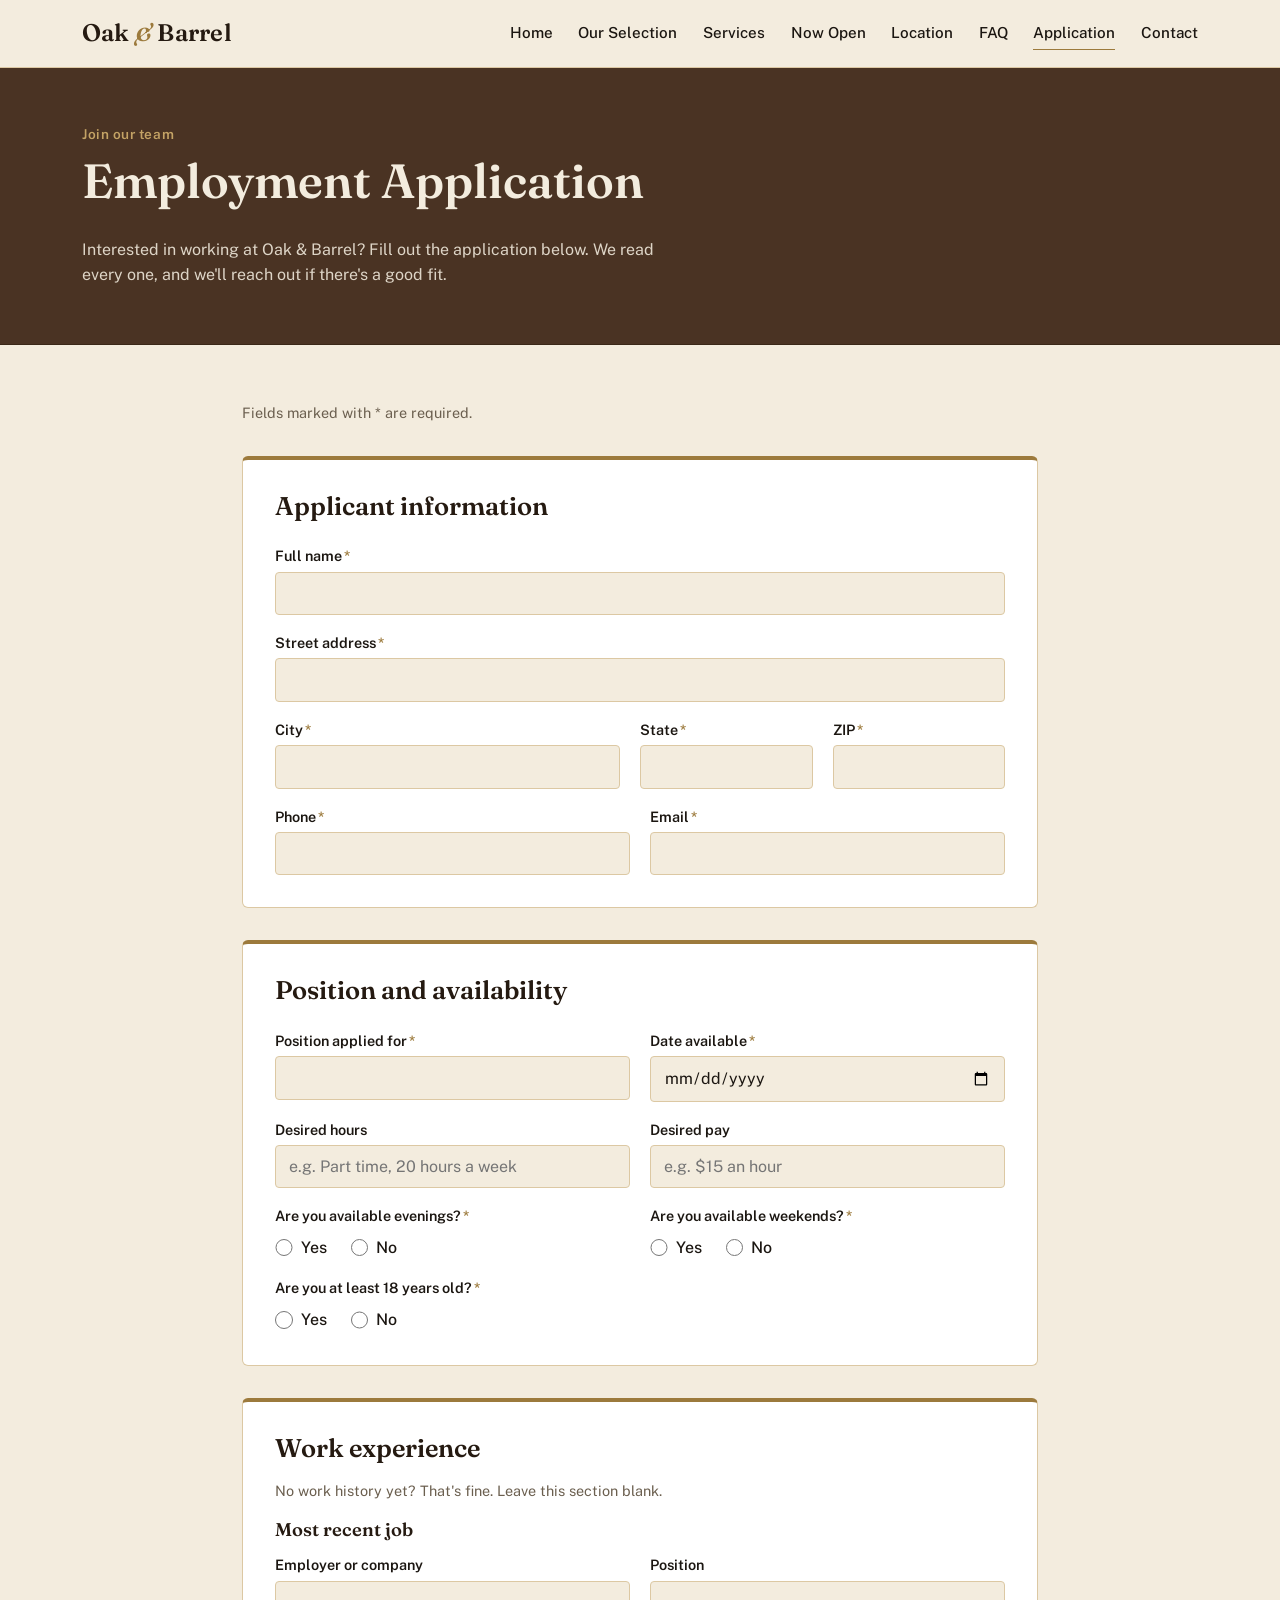
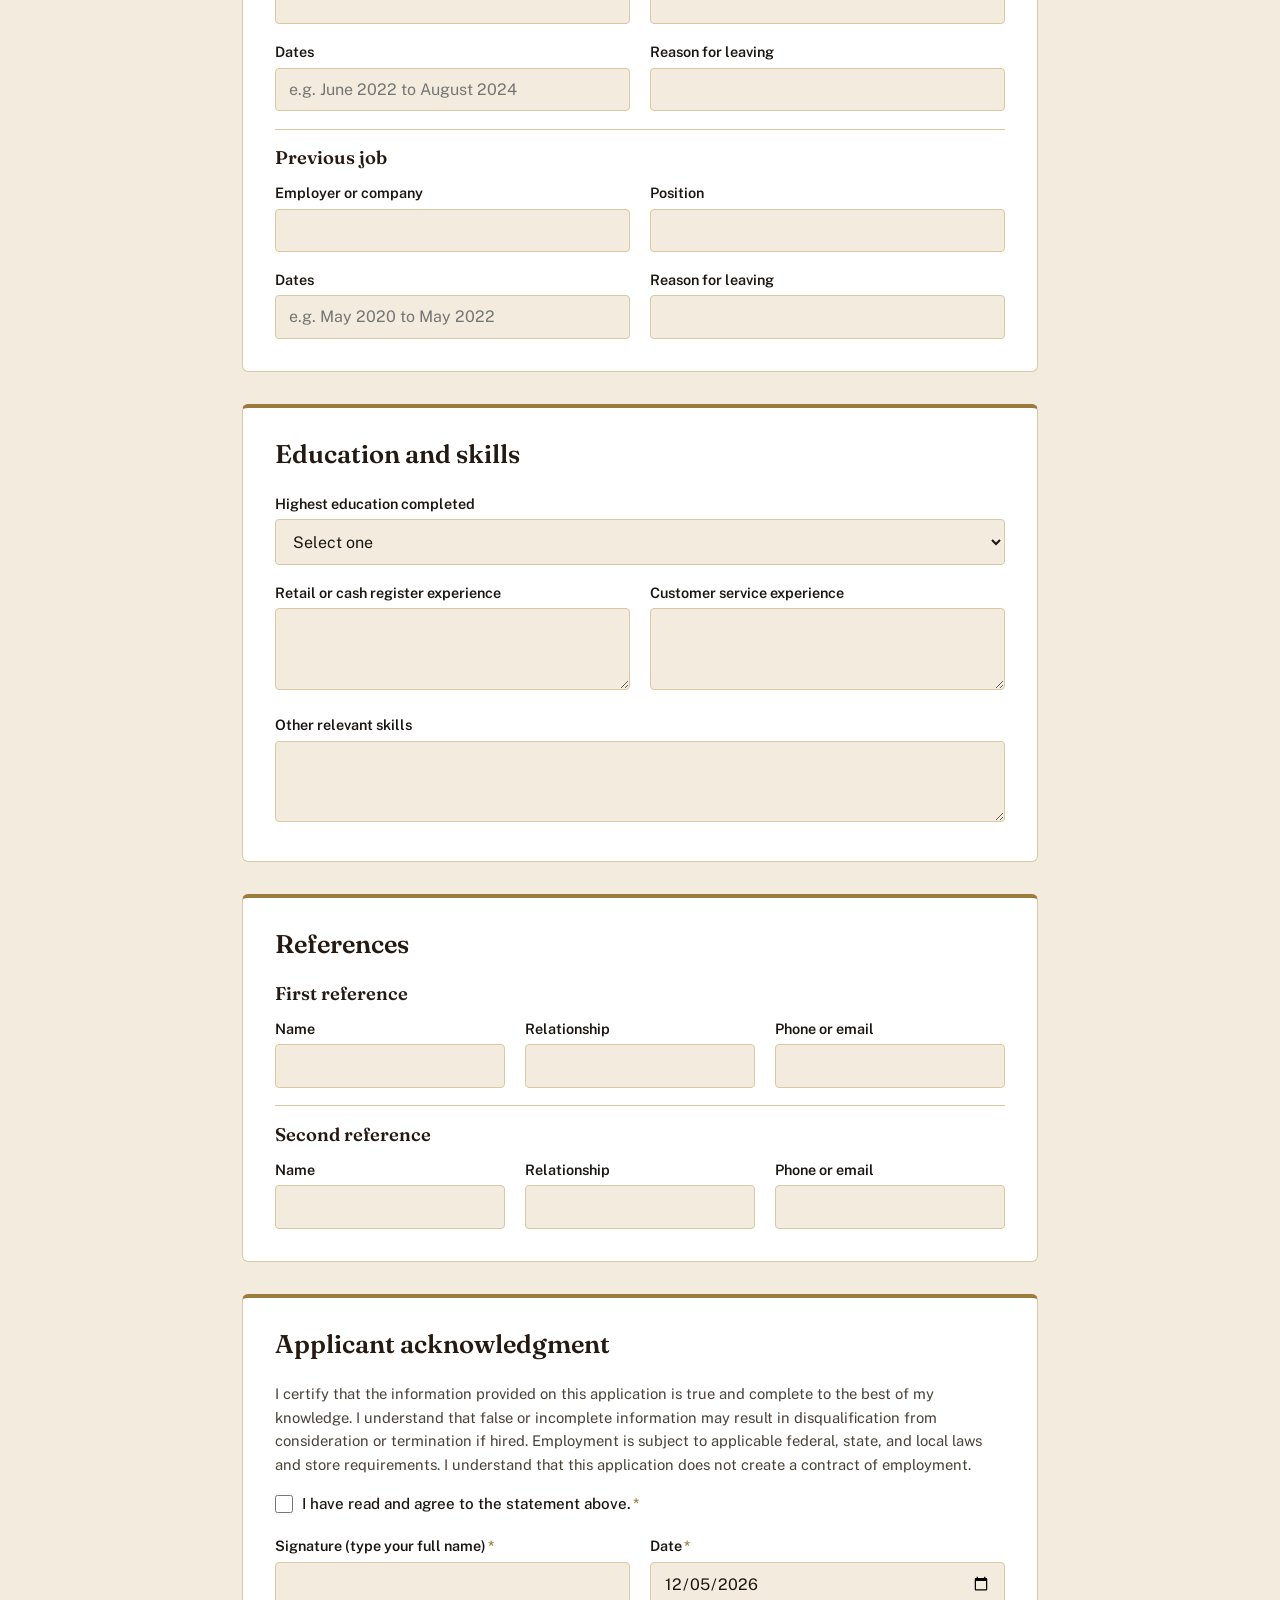
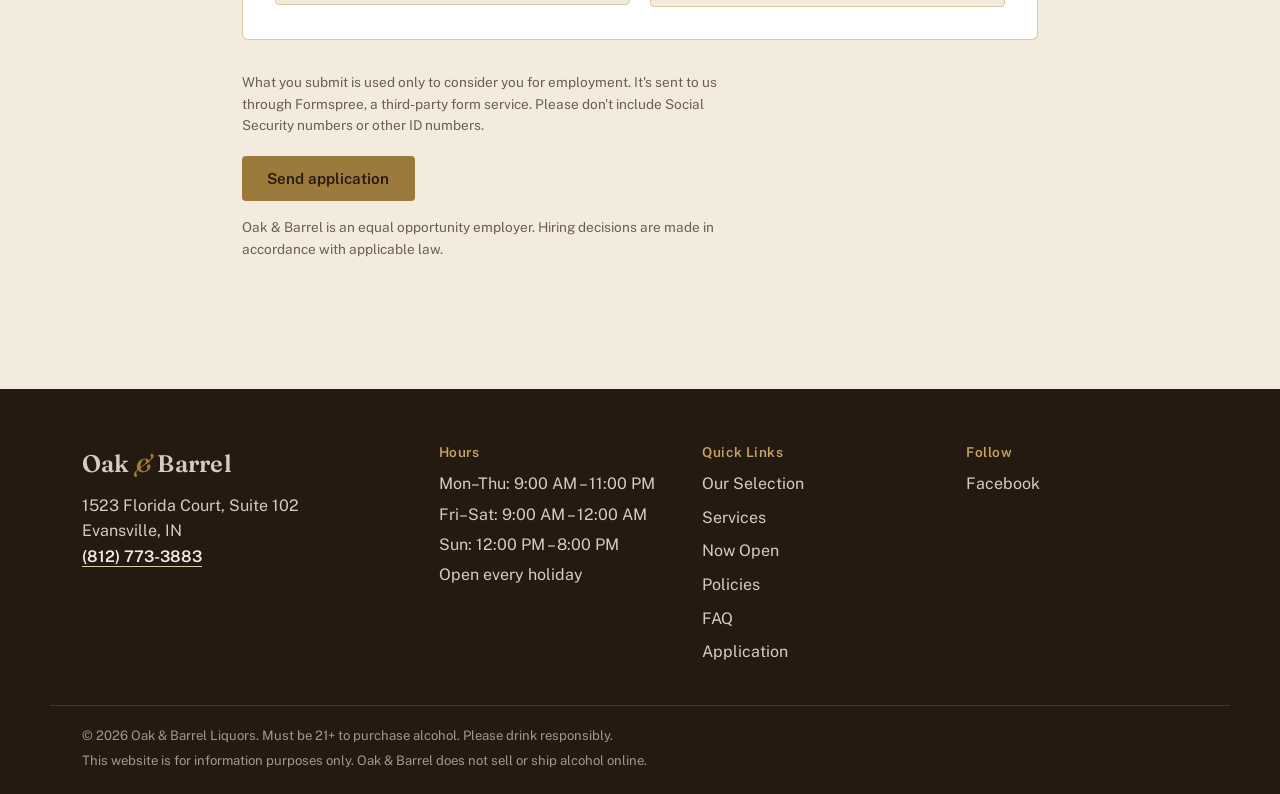
==== Careers.html @ e0c843a9 "job application form" ====
<!DOCTYPE html>
<html lang="en">
<head>
<meta charset="UTF-8">
<meta name="viewport" content="width=device-width, initial-scale=1.0">
<title>Application — Oak &amp; Barrel Liquors, Evansville IN</title>
<meta name="description" content="Apply to work at Oak & Barrel Liquors in Evansville, Indiana. Fill out our employment application online.">

<meta property="og:title" content="Application — Oak &amp; Barrel Liquors">
<meta property="og:description" content="Interested in joining the Oak &amp; Barrel team? Apply online.">
<meta property="og:type" content="business.business">

<link rel="preconnect" href="https://fonts.googleapis.com">
<link rel="preconnect" href="https://fonts.gstatic.com" crossorigin>
<link href="https://fonts.googleapis.com/css2?family=Fraunces:opsz,wght@9..144,400;9..144,500;9..144,600;9..144,700&family=Public+Sans:wght@400;500;600;700&display=swap" rel="stylesheet">

<!-- Favicon (generated from oakAndBarrelLogo.jpg) -->
<link rel="icon" href="favicon.ico" sizes="any">
<link rel="icon" type="image/png" sizes="16x16" href="favicon-16.png">
<link rel="icon" type="image/png" sizes="32x32" href="favicon-32.png">
<link rel="icon" type="image/png" sizes="192x192" href="favicon-192.png">
<link rel="apple-touch-icon" sizes="180x180" href="favicon-180.png">

<link rel="stylesheet" href="style.css">
<noscript><style>.reveal { opacity: 1 !important; transform: none !important; }</style></noscript>

<!-- Styles used only on this page. Everything else comes from style.css. -->
<style>
  .apply { background: var(--color-cream); }
  .apply-inner { max-width: 860px; padding-top: var(--space-lg); }

  .apply-note {
    font-size: 0.9rem;
    color: #6b5f4f;
    margin-bottom: var(--space-md);
  }

  .app-section {
    background: #fff;
    border: 1px solid var(--color-tan);
    border-top: 4px solid var(--color-brass);
    border-radius: var(--radius-md);
    padding: var(--space-md);
    margin: 0 0 var(--space-md);
  }
  .app-section > h2 {
    font-size: clamp(1.3rem, 2.2vw, 1.6rem);
    margin-bottom: 0.9em;
  }
  .app-section > .section-help {
    color: #6b5f4f;
    font-size: 0.9rem;
    margin: -0.5em 0 1.1rem;
  }

  .field-grid {
    display: grid;
    grid-template-columns: repeat(2, 1fr);
    gap: 1rem 1.25rem;
  }
  .field-grid.cols-3 { grid-template-columns: 2fr 1fr 1fr; }
  .field-grid.cols-even3 { grid-template-columns: repeat(3, 1fr); }
  .field-full { grid-column: 1 / -1; }

  .app-form label,
  .app-form legend {
    display: block;
    font-weight: 600;
    font-size: 0.9rem;
    margin-bottom: 0.3em;
    padding: 0;
  }
  .app-form .req { color: var(--color-brass); margin-left: 0.15em; }

  .app-form input[type="text"],
  .app-form input[type="tel"],
  .app-form input[type="email"],
  .app-form input[type="date"],
  .app-form select,
  .app-form textarea {
    width: 100%;
    font-family: var(--font-body);
    font-size: 1rem;
    padding: 0.7em 0.8em;
    border: 1px solid var(--color-tan);
    border-radius: var(--radius-sm);
    background: var(--color-cream);
    color: var(--color-charcoal);
  }
  .app-form textarea { resize: vertical; }
  .app-form input:focus,
  .app-form select:focus,
  .app-form textarea:focus {
    outline: 2px solid var(--color-brass);
    outline-offset: 1px;
  }

  .app-form fieldset { border: 0; margin: 0; padding: 0; min-width: 0; }
  .choice-row { display: flex; gap: 1.5rem; flex-wrap: wrap; padding-top: 0.2rem; }
  .app-form label.choice {
    display: inline-flex;
    align-items: center;
    gap: 0.5rem;
    font-weight: 500;
    font-size: 1rem;
    margin: 0;
    cursor: pointer;
  }
  .app-form input[type="radio"],
  .app-form input[type="checkbox"] {
    width: 1.1rem;
    height: 1.1rem;
    margin: 0;
    accent-color: var(--color-brass);
  }

  .entry-block { padding-top: 1.1rem; margin-top: 1.1rem; border-top: 1px solid var(--color-tan); }
  .entry-block:first-of-type { border-top: 0; padding-top: 0; margin-top: 0; }
  .entry-block h3 { margin-bottom: 0.7em; }

  .certify-text { color: #4a4238; font-size: 0.92rem; margin-bottom: 1rem; max-width: none; }
  .app-form label.certify {
    display: flex;
    align-items: flex-start;
    gap: 0.6rem;
    font-weight: 500;
    font-size: 0.95rem;
    cursor: pointer;
    margin-bottom: 1.1rem;
  }
  .app-form label.certify input { margin-top: 0.2rem; flex-shrink: 0; }

  .apply-submit { margin-bottom: var(--space-md); }
  .apply-submit .btn { margin-top: 0.4rem; }
  .apply-privacy { font-size: 0.85rem; color: #6b5f4f; margin-bottom: 0.8rem; }
  .apply-eeo { font-size: 0.85rem; color: #6b5f4f; margin: 1rem 0 0; }

  @media (max-width: 720px) {
    .field-grid,
    .field-grid.cols-3,
    .field-grid.cols-even3 { grid-template-columns: 1fr; }
    .app-section { padding: 1.4rem 1.25rem; }
  }
</style>
</head>
<body>

<a class="skip-link" href="#main">Skip to content</a>

<!-- ============ HEADER ============ -->
<header class="site-header" id="top">
  <div class="header-inner">
    <a href="index.html" class="wordmark">Oak <span class="amp">&amp;</span> Barrel</a>

    <button class="nav-toggle" id="navToggle" aria-expanded="false" aria-controls="primaryNav" aria-label="Open menu">
      <span class="nav-toggle-bar"></span>
      <span class="nav-toggle-bar"></span>
      <span class="nav-toggle-bar"></span>
    </button>

    <nav class="primary-nav" id="primaryNav" aria-label="Primary">
      <a href="index.html">Home</a>
      <a href="index.html#selection">Our Selection</a>
      <a href="index.html#services">Services</a>
      <a href="index.html#opening">Now Open</a>
      <a href="location.html">Location</a>
      <a href="faq.html">FAQ</a>
      <a href="careers.html" class="is-current" aria-current="page">Application</a>
      <a href="index.html#contact">Contact</a>
    </nav>
  </div>
</header>

<main id="main">

  <!-- ============ PAGE HEADER ============ -->
  <section class="page-head">
    <div class="section-inner">
      <p class="section-kicker">Join our team</p>
      <h1>Employment Application</h1>
      <p class="page-head-lede">
        Interested in working at Oak &amp; Barrel? Fill out the application below. We read every one, and we'll reach out if there's a good fit.
      </p>
    </div>
  </section>

  <!-- ============ APPLICATION ============ -->
  <section class="apply" id="apply">
    <div class="section-inner apply-inner">

      <p class="apply-note">Fields marked with * are required.</p>

      <!-- Submits to Formspree. This is the same form ID as the contact form on index.html,
           so applications arrive at the same inbox. They are labeled by the subject line below.
           TODO (optional): to keep applications separate from contact messages, create a second
           form in your Formspree dashboard and replace mjykgkjn below with the new form ID. -->
      <form class="app-form"
            id="applyForm"
            aria-label="Employment application"
            action="https://formspree.io/f/mjykgkjn"
            method="POST">

        <!-- Subject line of the notification email sent to the store -->
        <input type="hidden" name="_subject" value="New job application from the Oak &amp; Barrel website">

        <!-- ---------- Applicant information ---------- -->
        <div class="app-section reveal" role="group" aria-labelledby="h-applicant">
          <h2 id="h-applicant">Applicant information</h2>
          <div class="field-grid">
            <div class="field-full">
              <label for="fullName">Full name<span class="req" aria-hidden="true">*</span></label>
              <input type="text" id="fullName" name="Full name" autocomplete="name" required>
            </div>
            <div class="field-full">
              <label for="address">Street address<span class="req" aria-hidden="true">*</span></label>
              <input type="text" id="address" name="Street address" autocomplete="street-address" required>
            </div>
          </div>
          <div class="field-grid cols-3" style="margin-top: 1rem;">
            <div>
              <label for="city">City<span class="req" aria-hidden="true">*</span></label>
              <input type="text" id="city" name="City" autocomplete="address-level2" required>
            </div>
            <div>
              <label for="state">State<span class="req" aria-hidden="true">*</span></label>
              <input type="text" id="state" name="State" autocomplete="address-level1" maxlength="2" required>
            </div>
            <div>
              <label for="zip">ZIP<span class="req" aria-hidden="true">*</span></label>
              <input type="text" id="zip" name="ZIP" autocomplete="postal-code" inputmode="numeric" required>
            </div>
          </div>
          <div class="field-grid" style="margin-top: 1rem;">
            <div>
              <label for="phone">Phone<span class="req" aria-hidden="true">*</span></label>
              <input type="tel" id="phone" name="Phone" autocomplete="tel" required>
            </div>
            <div>
              <label for="email">Email<span class="req" aria-hidden="true">*</span></label>
              <!-- Named "email" on purpose: Formspree uses it as the reply-to address, so you can reply to the applicant directly. -->
              <input type="email" id="email" name="email" autocomplete="email" required>
            </div>
          </div>
        </div>

        <!-- ---------- Position & availability ---------- -->
        <div class="app-section reveal" role="group" aria-labelledby="h-position">
          <h2 id="h-position">Position and availability</h2>
          <div class="field-grid">
            <div>
              <label for="positionApplied">Position applied for<span class="req" aria-hidden="true">*</span></label>
              <input type="text" id="positionApplied" name="Position applied for" required>
            </div>
            <div>
              <label for="dateAvailable">Date available<span class="req" aria-hidden="true">*</span></label>
              <input type="date" id="dateAvailable" name="Date available" required>
            </div>
            <div>
              <label for="desiredHours">Desired hours</label>
              <input type="text" id="desiredHours" name="Desired hours" placeholder="e.g. Part time, 20 hours a week">
            </div>
            <div>
              <label for="desiredPay">Desired pay</label>
              <input type="text" id="desiredPay" name="Desired pay" placeholder="e.g. $15 an hour">
            </div>

            <fieldset>
              <legend>Are you available evenings?<span class="req" aria-hidden="true">*</span></legend>
              <div class="choice-row">
                <label class="choice"><input type="radio" name="Available evenings" value="Yes" required> Yes</label>
                <label class="choice"><input type="radio" name="Available evenings" value="No"> No</label>
              </div>
            </fieldset>

            <fieldset>
              <legend>Are you available weekends?<span class="req" aria-hidden="true">*</span></legend>
              <div class="choice-row">
                <label class="choice"><input type="radio" name="Available weekends" value="Yes" required> Yes</label>
                <label class="choice"><input type="radio" name="Available weekends" value="No"> No</label>
              </div>
            </fieldset>

            <!-- TODO: confirm the minimum age to work in a package liquor store with the Indiana
                 Alcohol & Tobacco Commission. If it isn't 18, change the number in the question below. -->
            <fieldset class="field-full">
              <legend>Are you at least 18 years old?<span class="req" aria-hidden="true">*</span></legend>
              <div class="choice-row">
                <label class="choice"><input type="radio" name="At least 18" value="Yes" required> Yes</label>
                <label class="choice"><input type="radio" name="At least 18" value="No"> No</label>
              </div>
            </fieldset>
          </div>
        </div>

        <!-- ---------- Work experience ---------- -->
        <div class="app-section reveal" role="group" aria-labelledby="h-work">
          <h2 id="h-work">Work experience</h2>
          <p class="section-help">No work history yet? That's fine. Leave this section blank.</p>

          <div class="entry-block">
            <h3>Most recent job</h3>
            <div class="field-grid">
              <div>
                <label for="job1Employer">Employer or company</label>
                <input type="text" id="job1Employer" name="Job 1 employer">
              </div>
              <div>
                <label for="job1Position">Position</label>
                <input type="text" id="job1Position" name="Job 1 position">
              </div>
              <div>
                <label for="job1Dates">Dates</label>
                <input type="text" id="job1Dates" name="Job 1 dates" placeholder="e.g. June 2022 to August 2024">
              </div>
              <div>
                <label for="job1Reason">Reason for leaving</label>
                <input type="text" id="job1Reason" name="Job 1 reason for leaving">
              </div>
            </div>
          </div>

          <div class="entry-block">
            <h3>Previous job</h3>
            <div class="field-grid">
              <div>
                <label for="job2Employer">Employer or company</label>
                <input type="text" id="job2Employer" name="Job 2 employer">
              </div>
              <div>
                <label for="job2Position">Position</label>
                <input type="text" id="job2Position" name="Job 2 position">
              </div>
              <div>
                <label for="job2Dates">Dates</label>
                <input type="text" id="job2Dates" name="Job 2 dates" placeholder="e.g. May 2020 to May 2022">
              </div>
              <div>
                <label for="job2Reason">Reason for leaving</label>
                <input type="text" id="job2Reason" name="Job 2 reason for leaving">
              </div>
            </div>
          </div>
        </div>

        <!-- ---------- Education & skills ---------- -->
        <div class="app-section reveal" role="group" aria-labelledby="h-edu">
          <h2 id="h-edu">Education and skills</h2>
          <div class="field-grid">
            <div class="field-full">
              <label for="education">Highest education completed</label>
              <select id="education" name="Highest education completed">
                <option value="">Select one</option>
                <option>Some high school</option>
                <option>High school diploma or GED</option>
                <option>Trade or technical certificate</option>
                <option>Some college</option>
                <option>Associate degree</option>
                <option>Bachelor's degree or higher</option>
              </select>
            </div>
            <div>
              <label for="retailExp">Retail or cash register experience</label>
              <textarea id="retailExp" name="Retail / cash register experience" rows="3"></textarea>
            </div>
            <div>
              <label for="serviceExp">Customer service experience</label>
              <textarea id="serviceExp" name="Customer service experience" rows="3"></textarea>
            </div>
            <div class="field-full">
              <label for="otherSkills">Other relevant skills</label>
              <textarea id="otherSkills" name="Other relevant skills" rows="3"></textarea>
            </div>
          </div>
        </div>

        <!-- ---------- References ---------- -->
        <div class="app-section reveal" role="group" aria-labelledby="h-refs">
          <h2 id="h-refs">References</h2>

          <div class="entry-block">
            <h3>First reference</h3>
            <div class="field-grid cols-even3">
              <div>
                <label for="ref1Name">Name</label>
                <input type="text" id="ref1Name" name="Reference 1 name">
              </div>
              <div>
                <label for="ref1Rel">Relationship</label>
                <input type="text" id="ref1Rel" name="Reference 1 relationship">
              </div>
              <div>
                <label for="ref1Contact">Phone or email</label>
                <input type="text" id="ref1Contact" name="Reference 1 contact">
              </div>
            </div>
          </div>

          <div class="entry-block">
            <h3>Second reference</h3>
            <div class="field-grid cols-even3">
              <div>
                <label for="ref2Name">Name</label>
                <input type="text" id="ref2Name" name="Reference 2 name">
              </div>
              <div>
                <label for="ref2Rel">Relationship</label>
                <input type="text" id="ref2Rel" name="Reference 2 relationship">
              </div>
              <div>
                <label for="ref2Contact">Phone or email</label>
                <input type="text" id="ref2Contact" name="Reference 2 contact">
              </div>
            </div>
          </div>
        </div>

        <!-- ---------- Acknowledgment ---------- -->
        <div class="app-section reveal" role="group" aria-labelledby="h-ack">
          <h2 id="h-ack">Applicant acknowledgment</h2>
          <p class="certify-text">
            I certify that the information provided on this application is true and complete to the best of my knowledge.
            I understand that false or incomplete information may result in disqualification from consideration or
            termination if hired. Employment is subject to applicable federal, state, and local laws and store
            requirements. I understand that this application does not create a contract of employment.
          </p>

          <label class="certify" for="certify">
            <input type="checkbox" id="certify" name="Certification" value="Agreed" required>
            <span>I have read and agree to the statement above.<span class="req" aria-hidden="true">*</span></span>
          </label>

          <div class="field-grid">
            <div>
              <label for="signature">Signature (type your full name)<span class="req" aria-hidden="true">*</span></label>
              <input type="text" id="signature" name="Signature" autocomplete="name" required>
            </div>
            <div>
              <label for="signDate">Date<span class="req" aria-hidden="true">*</span></label>
              <input type="date" id="signDate" name="Signature date" required>
            </div>
          </div>
        </div>

        <!-- Honeypot: hidden from humans, catches spam bots. Do not remove. -->
        <input type="text" name="_gotcha" tabindex="-1" autocomplete="off" aria-hidden="true" class="form-honeypot">

        <!-- ---------- Submit ---------- -->
        <div class="apply-submit reveal">
          <p class="apply-privacy">
            What you submit is used only to consider you for employment. It's sent to us through Formspree, a
            third-party form service. Please don't include Social Security numbers or other ID numbers.
          </p>
          <button type="submit" class="btn btn-primary" id="applySubmit">Send application</button>

          <!-- Success / error messages are written here by the script at the bottom of this page -->
          <p class="form-status" id="applyStatus" role="status" aria-live="polite"></p>

          <p class="apply-eeo">Oak &amp; Barrel is an equal opportunity employer. Hiring decisions are made in accordance with applicable law.</p>
        </div>

      </form>
    </div>
  </section>

</main>

<!-- ============ FOOTER ============ -->
<footer class="site-footer">
  <div class="footer-inner">
    <div class="footer-brand">
      <p class="wordmark footer-wordmark">Oak <span class="amp">&amp;</span> Barrel</p>
      <address>
        1523 Florida Court, Suite 102<br>
        Evansville, IN
      </address>
      <a class="tel-link" href="tel:+18127733883">(812) 773-3883</a>
    </div>

    <div class="footer-col">
      <h3>Hours</h3>
      <p>Mon–Thu: 9:00 AM – 11:00 PM</p>
      <p>Fri–Sat: 9:00 AM – 12:00 AM</p>
      <p>Sun: 12:00 PM – 8:00 PM</p>
      <p>Open every holiday</p>
    </div>

    <div class="footer-col">
      <h3>Quick Links</h3>
      <a href="index.html#selection">Our Selection</a>
      <a href="index.html#services">Services</a>
      <a href="index.html#opening">Now Open</a>
      <a href="index.html#policies">Policies</a>
      <a href="faq.html">FAQ</a>
      <a href="careers.html">Application</a>
    </div>

    <div class="footer-col">
      <h3>Follow</h3>
      <a href="https://www.facebook.com/profile.php?id=61593742514404" target="_blank" rel="noopener">Facebook</a>
    </div>
  </div>

  <div class="footer-bottom">
    <p>&copy; <span id="year"></span> Oak &amp; Barrel Liquors. Must be 21+ to purchase alcohol. Please drink responsibly.</p>
    <p class="footer-note">This website is for information purposes only. Oak &amp; Barrel does not sell or ship alcohol online.</p>
  </div>
</footer>

<script src="script.js"></script>

<!-- Application form handler (Formspree). Same pattern as the contact form in script.js:
     submits in the background, shows a message under the button, and falls back to a normal
     Formspree submission if JavaScript is off. Nothing here needs editing. -->
<script>
(function () {
  var form = document.getElementById('applyForm');
  var status = document.getElementById('applyStatus');
  var submitBtn = document.getElementById('applySubmit');
  var signDate = document.getElementById('signDate');
  if (!form || !status) return;

  function todayString() {
    var d = new Date();
    var m = ('0' + (d.getMonth() + 1)).slice(-2);
    var day = ('0' + d.getDate()).slice(-2);
    return d.getFullYear() + '-' + m + '-' + day;
  }

  function fillDate() {
    if (signDate && !signDate.value) signDate.value = todayString();
  }
  fillDate();

  function showStatus(message, kind) {
    status.textContent = message;
    status.classList.remove('is-success', 'is-error');
    status.classList.add('is-visible', kind === 'error' ? 'is-error' : 'is-success');
  }

  function setSending(isSending) {
    if (!submitBtn) return;
    submitBtn.disabled = isSending;
    submitBtn.textContent = isSending ? 'Sending\u2026' : 'Send application';
  }

  form.addEventListener('submit', function (event) {

    // If the form ID hasn't been filled in, don't pretend it worked.
    if (form.action.indexOf('YOUR_FORM_ID') !== -1) {
      event.preventDefault();
      showStatus('This form isn\u2019t connected yet. Please call or stop by the store to apply.', 'error');
      console.warn('Formspree form ID missing: replace YOUR_FORM_ID in the form action in careers.html.');
      return;
    }

    event.preventDefault();

    var data = new FormData(form);

    setSending(true);
    showStatus('Sending\u2026', 'success');

    fetch(form.action, {
      method: 'POST',
      body: data,
      headers: { 'Accept': 'application/json' }
    })
      .then(function (response) {
        if (response.ok) {
          form.reset();
          fillDate();
          showStatus('Thanks \u2014 your application has been sent. We\u2019ll be in touch if there\u2019s a good fit.', 'success');
        } else {
          return response.json().then(function (body) {
            var msg = 'Something went wrong. Please try again later.';
            if (body && body.errors && body.errors.length) {
              msg = body.errors.map(function (e) { return e.message; }).join(', ');
            }
            showStatus(msg, 'error');
          });
        }
      })
      .catch(function () {
        showStatus('Couldn\u2019t send your application \u2014 please check your connection and try again.', 'error');
      })
      .then(function () {
        setSending(false);
      });
  });
})();
</script>
</body>
</html>
---- style.css ----
/* ===================================================================
   Oak & Barrel Liquors — Stylesheet
   Palette: deep espresso brown, walnut, warm cream, muted tan, soft brass
   =================================================================== */

:root {
  --color-cream:      #F3ECDE;
  --color-tan:         #DCC8A3;
  --color-walnut:      #4A3323;
  --color-walnut-dark: #3A2717;
  --color-espresso:    #251A11;
  --color-charcoal:    #1B1611;
  --color-brass:       #9C7A3C;
  --color-brass-light: #C4A365;

  --font-display: 'Fraunces', Georgia, 'Times New Roman', serif;
  --font-body: 'Public Sans', -apple-system, BlinkMacSystemFont, 'Segoe UI', sans-serif;

  --max-width: 1180px;
  --radius-sm: 4px;
  --radius-md: 6px;

  --space-xs: 0.5rem;
  --space-sm: 1rem;
  --space-md: 2rem;
  --space-lg: 3.5rem;
  --space-xl: 6rem;
}

/* ---------- Reset & base ---------- */
*, *::before, *::after { box-sizing: border-box; }
html { scroll-behavior: smooth; }

body {
  margin: 0;
  font-family: var(--font-body);
  color: var(--color-charcoal);
  background: var(--color-cream);
  line-height: 1.6;
  -webkit-font-smoothing: antialiased;
}

img { max-width: 100%; display: block; }

h1, h2, h3 {
  font-family: var(--font-display);
  font-weight: 600;
  line-height: 1.15;
  margin: 0 0 0.6em;
  color: var(--color-espresso);
}

h1 { font-size: clamp(2.4rem, 5vw, 4rem); }
h2 { font-size: clamp(1.8rem, 3.4vw, 2.6rem); }
h3 { font-size: 1.15rem; margin-bottom: 0.4em; }

p { margin: 0 0 1em; max-width: 62ch; }

a { color: inherit; }

address { font-style: normal; }

section[id] { scroll-margin-top: 84px; }

.skip-link {
  position: absolute;
  left: -999px;
  top: 0;
  background: var(--color-espresso);
  color: var(--color-cream);
  padding: 0.75em 1.25em;
  z-index: 999;
}
.skip-link:focus {
  left: 1rem;
  top: 1rem;
}

:focus-visible {
  outline: 2px solid var(--color-brass);
  outline-offset: 2px;
}

@media (prefers-reduced-motion: reduce) {
  html { scroll-behavior: auto; }
  * { animation-duration: 0.001ms !important; transition-duration: 0.001ms !important; }
  .reveal { opacity: 1 !important; transform: none !important; }
}

/* ---------- Scroll reveal ---------- */
.reveal {
  opacity: 0;
  transform: translateY(18px);
  transition: opacity 0.65s ease, transform 0.65s ease;
}
.reveal.is-visible {
  opacity: 1;
  transform: translateY(0);
}
.reveal-group .reveal:nth-child(2) { transition-delay: 0.08s; }
.reveal-group .reveal:nth-child(3) { transition-delay: 0.16s; }
.reveal-group .reveal:nth-child(4) { transition-delay: 0.24s; }

/* ---------- Shared layout helpers ---------- */
.section-inner {
  max-width: var(--max-width);
  margin: 0 auto;
  padding: var(--space-xl) var(--space-md);
}

.section-kicker {
  font-family: var(--font-body);
  font-weight: 600;
  font-size: 0.85rem;
  letter-spacing: 0.04em;
  color: var(--color-brass);
  margin-bottom: 0.5em;
}

.section-lede {
  max-width: 68ch;
  color: #4a4238;
}

/* Used for details that aren't available yet (phone, email) */
.pending {
  color: #6b5f4f;
  font-style: italic;
}

/* ---------- Buttons ---------- */
.btn {
  display: inline-block;
  padding: 0.85em 1.6em;
  font-family: var(--font-body);
  font-weight: 600;
  font-size: 0.95rem;
  text-decoration: none;
  border-radius: var(--radius-sm);
  border: 1.5px solid transparent;
  cursor: pointer;
  transition: background-color 0.15s ease, color 0.15s ease, border-color 0.15s ease, transform 0.15s ease, box-shadow 0.15s ease;
}

.btn:hover { transform: translateY(-2px); }
.btn:active { transform: translateY(0); }

.btn-primary {
  background: var(--color-brass);
  color: var(--color-espresso);
}
.btn-primary:hover { background: var(--color-brass-light); box-shadow: 0 6px 16px rgba(156, 122, 60, 0.35); }

.btn-outline-light {
  background: transparent;
  border-color: rgba(243, 236, 222, 0.65);
  color: var(--color-cream);
}
.btn-outline-light:hover {
  background: rgba(243, 236, 222, 0.12);
  border-color: var(--color-cream);
}

.btn-outline-dark {
  background: transparent;
  border-color: var(--color-espresso);
  color: var(--color-espresso);
  margin-top: 0.75em;
}
.btn-outline-dark:hover {
  background: var(--color-espresso);
  color: var(--color-cream);
}

.link-arrow {
  display: inline-block;
  margin-top: 0.5em;
  color: var(--color-walnut);
  font-weight: 600;
  text-decoration: none;
  border-bottom: 1.5px solid var(--color-brass);
  padding-bottom: 2px;
  transition: color 0.15s ease, padding-left 0.15s ease;
}
.link-arrow:hover { color: var(--color-brass); padding-left: 3px; }

.tel-link {
  font-weight: 600;
  color: var(--color-walnut);
  text-decoration: none;
  border-bottom: 1px solid var(--color-tan);
}
.tel-link:hover { border-color: var(--color-brass); }

/* ---------- Header / Nav ---------- */
.site-header {
  position: sticky;
  top: 0;
  z-index: 100;
  background: var(--color-cream);
  border-bottom: 1px solid var(--color-tan);
  transition: box-shadow 0.25s ease;
}

.site-header.is-scrolled {
  box-shadow: 0 2px 14px rgba(37, 26, 17, 0.08);
}

.header-inner {
  max-width: var(--max-width);
  margin: 0 auto;
  padding: 0.9rem var(--space-md);
  display: flex;
  align-items: center;
  justify-content: space-between;
  gap: 1.5rem;
  transition: padding 0.25s ease;
}

.site-header.is-scrolled .header-inner {
  padding-top: 0.55rem;
  padding-bottom: 0.55rem;
}

.site-header.is-scrolled .wordmark {
  font-size: 1.3rem;
}

.wordmark {
  font-family: var(--font-display);
  font-size: 1.5rem;
  font-weight: 600;
  color: var(--color-espresso);
  text-decoration: none;
  letter-spacing: 0.01em;
  white-space: nowrap;
  transition: font-size 0.25s ease;
}
.wordmark .amp { color: var(--color-brass); font-style: italic; }

.primary-nav {
  display: flex;
  align-items: center;
  gap: 1.6rem;
  font-size: 0.95rem;
  font-weight: 500;
}

.primary-nav a {
  text-decoration: none;
  color: var(--color-charcoal);
  padding: 0.25rem 0;
  border-bottom: 1.5px solid transparent;
  transition: border-color 0.15s ease, color 0.15s ease;
}
.primary-nav a:hover { border-bottom-color: var(--color-brass); }

.nav-toggle {
  display: none;
  flex-direction: column;
  gap: 5px;
  background: none;
  border: none;
  cursor: pointer;
  padding: 0.5rem;
}
.nav-toggle-bar {
  width: 24px;
  height: 2px;
  background: var(--color-espresso);
}

/* ---------- Hero ---------- */
.hero {
  position: relative;
  min-height: 78vh;
  display: flex;
  align-items: flex-end;
  overflow: hidden;
}

.hero-media {
  position: absolute;
  inset: 0;
}

.hero-media img {
  width: 100%;
  height: 100%;
  object-fit: cover;
  display: block;
}

.hero-scrim {
  position: absolute;
  inset: 0;
  background: linear-gradient(to top, rgba(20, 20, 20, 0.88) 0%, rgba(20, 20, 20, 0.78) 45%, rgba(20, 20, 20, 0.68) 100%);
}

.hero-content {
  position: relative;
  z-index: 2;
  max-width: var(--max-width);
  margin: 0 auto;
  width: 100%;
  padding: var(--space-xl) var(--space-md) var(--space-lg);
  color: var(--color-cream);
}

.hero-eyebrow {
  font-weight: 600;
  letter-spacing: 0.04em;
  color: var(--color-brass-light);
  margin-bottom: 0.4em;
}

.hero-title {
  color: var(--color-cream);
  margin-bottom: 0.25em;
}

.hero-tagline {
  font-size: 1.15rem;
  max-width: 46ch;
  color: rgba(243, 236, 222, 0.9);
}

.hero-actions {
  display: flex;
  gap: 1rem;
  flex-wrap: wrap;
  margin-top: 1.5rem;
}

/* ---------- Hero entrance ---------- */
@keyframes heroRise {
  from { opacity: 0; transform: translateY(14px); }
  to   { opacity: 1; transform: translateY(0); }
}
.hero-eyebrow, .hero-title, .hero-tagline, .hero-actions {
  opacity: 0;
  animation: heroRise 0.7s ease forwards;
}
.hero-eyebrow  { animation-delay: 0.05s; }
.hero-title    { animation-delay: 0.16s; }
.hero-tagline  { animation-delay: 0.30s; }
.hero-actions  { animation-delay: 0.44s; }

/* ---------- Photo placeholders ---------- */
.photo-placeholder {
  background:
    repeating-linear-gradient(135deg, rgba(0,0,0,0.05) 0 2px, transparent 2px 14px),
    linear-gradient(160deg, #6b4d34 0%, #4a3323 55%, #3a2717 100%);
  display: flex;
  align-items: center;
  justify-content: center;
  text-align: center;
  min-height: 220px;
}

.placeholder-tag {
  color: var(--color-cream);
  background: rgba(27, 22, 17, 0.55);
  border: 1px dashed rgba(243, 236, 222, 0.55);
  padding: 0.6em 1em;
  font-size: 0.85rem;
  max-width: 80%;
}

/* ---------- Info strip ---------- */
.info-strip {
  background: var(--color-walnut);
  color: var(--color-cream);
}

.info-strip-inner {
  max-width: var(--max-width);
  margin: 0 auto;
  padding: var(--space-md);
  display: grid;
  grid-template-columns: repeat(3, 1fr);
}

.info-item {
  padding: 0.5rem var(--space-md);
  border-left: 1px solid rgba(243, 236, 222, 0.25);
}
.info-item:first-child { border-left: none; padding-left: 0; }

.info-item p { margin: 0 0 0.2em; color: rgba(243, 236, 222, 0.92); }

.info-note {
  margin-top: 0.5em !important;
  color: var(--color-brass-light) !important;
  font-size: 0.9rem;
}

.info-label {
  font-size: 0.8rem;
  letter-spacing: 0.05em;
  color: var(--color-brass-light);
  margin-bottom: 0.5em;
  font-family: var(--font-body);
  font-weight: 600;
}

.info-item .tel-link { color: var(--color-cream); border-color: rgba(243,236,222,0.4); }
.info-item .link-arrow { color: var(--color-brass-light); border-color: var(--color-brass-light); }

/* ---------- Intro ---------- */
.intro-inner {
  max-width: var(--max-width);
  margin: 0 auto;
  padding: var(--space-xl) var(--space-md);
  display: grid;
  grid-template-columns: 1.1fr 0.9fr;
  gap: var(--space-lg);
  align-items: center;
}

.intro-media {
  min-height: 320px;
  aspect-ratio: 4 / 3;
  border-radius: 14px;
  overflow: hidden;
  position: relative;
}

.intro-media img {
  width: 100%;
  height: 100%;
  object-fit: cover;
  display: block;
}

/* ---------- Photo carousel (Welcome section) ---------- */
.photo-carousel {
  position: relative;
  width: 100%;
  height: 100%;
}

.photo-carousel img {
  position: absolute;
  inset: 0;
  opacity: 0;
  transition: opacity 1.1s ease;
  pointer-events: none;
}

.photo-carousel img.is-active {
  opacity: 1;
  pointer-events: auto;
}

.photo-carousel-dots {
  position: absolute;
  z-index: 2;
  left: 50%;
  bottom: 14px;
  transform: translateX(-50%);
  display: flex;
  gap: 7px;
}

.photo-carousel-dots span {
  width: 6px;
  height: 6px;
  border-radius: 50%;
  background: rgba(243, 236, 222, 0.55);
  transition: background-color 0.3s ease, transform 0.3s ease;
}

.photo-carousel-dots span.is-active {
  background: var(--color-cream);
  transform: scale(1.3);
}

/* ---------- Selection ---------- */
.selection { background: var(--color-cream); border-top: 1px solid var(--color-tan); }

.selection-list {
  margin: var(--space-md) 0 0;
  padding: 0;
  list-style: none;
  display: grid;
  grid-template-columns: repeat(2, 1fr);
  gap: 0 var(--space-lg);
  border-top: 1px solid var(--color-tan);
}

.category-row {
  padding: 1.15rem 0;
  border-bottom: 1px solid var(--color-tan);
}

.category-name { margin: 0; }

/* ---------- Services ---------- */
.services { background: var(--color-tan); }

.services-grid {
  margin-top: var(--space-md);
  display: grid;
  grid-template-columns: repeat(2, 1fr);
}

.service {
  padding: var(--space-md);
  padding-right: var(--space-md);
  border-left: 1px solid rgba(37, 26, 17, 0.18);
  padding-left: var(--space-md);
}
.service:first-child { border-left: none; padding-left: 0; }

.service-icon {
  width: 34px;
  height: 34px;
  fill: none;
  stroke: var(--color-brass);
  stroke-width: 1.6;
  margin-bottom: 0.8rem;
}

.service p { color: #4a4238; margin-bottom: 0; }

/* ---------- Opening soon (dark band) ---------- */
.about { background: var(--color-espresso); color: var(--color-cream); }

.opening-inner {
  max-width: 760px;
  margin: 0 auto;
  padding: var(--space-xl) var(--space-md);
}

.about h2 { color: var(--color-cream); }
.about .section-kicker { color: var(--color-brass-light); }
.about p { color: rgba(243, 236, 222, 0.88); }
.about .link-arrow { color: var(--color-brass-light); border-color: var(--color-brass-light); }

/* ---------- Location ---------- */
.location-details {
  margin-top: var(--space-md);
  display: grid;
  grid-template-columns: 1fr 1fr;
  gap: var(--space-md) var(--space-lg);
  max-width: 820px;
}

.location-block h3 { margin-bottom: 0.3em; }
.location-block p { margin-bottom: 0.3em; }

/* ---------- Policies ---------- */
.policies { background: var(--color-tan); }

.policy-notice {
  background: var(--color-cream);
  border-left: 4px solid var(--color-brass);
  padding: 1.5rem 1.75rem;
  margin: var(--space-md) 0;
}
.policy-notice h3 { margin-bottom: 0.3em; }
.policy-notice p { margin-bottom: 0; }

.policy-list {
  display: grid;
  grid-template-columns: repeat(2, 1fr);
  gap: var(--space-lg);
  margin-top: var(--space-md);
}

.policy-item {
  border-top: 2px solid var(--color-espresso);
  padding-top: 1rem;
}
.policy-item p { color: #4a4238; }

/* ---------- Contact ---------- */
.contact-grid {
  margin-top: var(--space-md);
  display: grid;
  grid-template-columns: 1fr 1.2fr;
  gap: var(--space-lg);
  align-items: start;
}

.contact-row { margin-bottom: 1.5rem; }
.contact-row h3 { margin-bottom: 0.25em; }
.contact-row p { margin-bottom: 0; }

.social-links { display: flex; gap: 1rem; }
.social-links a {
  text-decoration: none;
  font-weight: 600;
  color: var(--color-walnut);
  border-bottom: 1.5px solid var(--color-brass);
}

.contact-form {
  background: #fff;
  border: 1px solid var(--color-tan);
  padding: var(--space-md);
  display: flex;
  flex-direction: column;
}

.form-note {
  font-size: 0.85rem;
  color: #6b5f4f;
  margin-bottom: 1.2rem;
}

.contact-form label {
  font-weight: 600;
  font-size: 0.9rem;
  margin-bottom: 0.3em;
  margin-top: 0.8em;
}
.contact-form label:first-of-type { margin-top: 0; }

.contact-form input,
.contact-form textarea {
  font-family: var(--font-body);
  font-size: 1rem;
  padding: 0.7em 0.8em;
  border: 1px solid var(--color-tan);
  border-radius: var(--radius-sm);
  background: var(--color-cream);
  resize: vertical;
}
.contact-form input:focus,
.contact-form textarea:focus {
  outline: 2px solid var(--color-brass);
  outline-offset: 1px;
}

.contact-form button { margin-top: 1.2rem; align-self: flex-start; }

/* ---------- Footer ---------- */
.site-footer {
  background: var(--color-espresso);
  color: rgba(243, 236, 222, 0.85);
}

.footer-inner {
  max-width: var(--max-width);
  margin: 0 auto;
  padding: var(--space-lg) var(--space-md) var(--space-md);
  display: grid;
  grid-template-columns: 1.4fr 1fr 1fr 1fr;
  gap: var(--space-md);
}

.footer-wordmark {
  color: var(--color-cream);
  margin-bottom: 0.6rem;
}

.footer-brand address, .footer-brand p { color: rgba(243, 236, 222, 0.85); }
.footer-brand .tel-link { color: var(--color-cream); }

.footer-col h3 {
  color: var(--color-brass-light);
  font-family: var(--font-body);
  font-size: 0.85rem;
  letter-spacing: 0.04em;
  margin-bottom: 0.8em;
}
.footer-col p { margin: 0 0 0.3em; }
.footer-col a {
  display: block;
  text-decoration: none;
  color: rgba(243, 236, 222, 0.85);
  margin-bottom: 0.5em;
}
.footer-col a:hover { color: var(--color-brass-light); }

.footer-bottom {
  border-top: 1px solid rgba(243, 236, 222, 0.15);
  padding: 1.2rem var(--space-md);
  max-width: var(--max-width);
  margin: 0 auto;
  font-size: 0.82rem;
  color: rgba(243, 236, 222, 0.6);
}
.footer-bottom p { margin: 0 0 0.3em; max-width: none; }


/* ---------- Current page indicator ---------- */
.primary-nav a.is-current { border-bottom-color: var(--color-brass); }

/* ---------- Form: honeypot + status ---------- */
.form-honeypot {
  position: absolute !important;
  left: -9999px !important;
  width: 1px !important;
  height: 1px !important;
  opacity: 0;
}

.form-status {
  margin: 1rem 0 0;
  font-size: 0.92rem;
  font-weight: 600;
  display: none;
}
.form-status.is-visible { display: block; }
.form-status.is-success { color: #3f6b3a; }
.form-status.is-error { color: #8c3b2e; }

/* ---------- FAQ page ---------- */
.page-head {
  background: var(--color-walnut);
  color: var(--color-cream);
  border-bottom: 1px solid var(--color-walnut-dark);
}
.page-head .section-inner { padding-top: var(--space-lg); padding-bottom: var(--space-lg); }
.page-head h1 { color: var(--color-cream); font-size: clamp(2rem, 4vw, 3rem); }
.page-head .section-kicker { color: var(--color-brass-light); }
.page-head-lede { color: rgba(243, 236, 222, 0.88); max-width: 60ch; margin-bottom: 0; }

.faq { background: var(--color-cream); }
.faq-inner { max-width: 860px; }

.faq-group { margin-bottom: var(--space-lg); }
.faq-group:last-child { margin-bottom: 0; }

.faq-group-title {
  font-size: 1.35rem;
  padding-bottom: 0.5rem;
  margin-bottom: 0;
  border-bottom: 2px solid var(--color-espresso);
}

.faq-item { border-bottom: 1px solid var(--color-tan); }

.faq-item summary {
  font-family: var(--font-display);
  font-size: 1.08rem;
  font-weight: 600;
  color: var(--color-espresso);
  padding: 1.1rem 2.5rem 1.1rem 0;
  position: relative;
  cursor: pointer;
  list-style: none;
}
.faq-item summary::-webkit-details-marker { display: none; }

/* Plus / minus indicator */
.faq-item summary::after,
.faq-item summary::before {
  content: "";
  position: absolute;
  right: 4px;
  top: 50%;
  background: var(--color-brass);
}
.faq-item summary::before {
  width: 14px;
  height: 2px;
  margin-top: -1px;
}
.faq-item summary::after {
  width: 2px;
  height: 14px;
  margin-top: -7px;
  right: 10px;
  transition: transform 0.15s ease, opacity 0.15s ease;
}
.faq-item[open] summary::after { transform: scaleY(0); opacity: 0; }

.faq-item summary:hover { color: var(--color-brass); }
.faq-item summary:focus-visible { outline: 2px solid var(--color-brass); outline-offset: 2px; }

.faq-answer { padding: 0 2.5rem 1.3rem 0; overflow: hidden; }
.faq-answer p { color: #4a4238; margin-bottom: 0; }
.faq-answer .link-arrow { margin-top: 0.8em; }

.faq-cta { background: var(--color-tan); }
.faq-cta-inner {
  padding-top: var(--space-lg);
  padding-bottom: var(--space-lg);
  display: flex;
  flex-wrap: wrap;
  align-items: center;
  justify-content: space-between;
  gap: var(--space-md);
}
.faq-cta h2 { margin-bottom: 0.2em; }
.faq-cta p { margin-bottom: 0; color: #4a4238; }
.faq-cta-actions { display: flex; gap: 1rem; flex-wrap: wrap; }
.faq-cta-actions .btn-outline-dark { margin-top: 0; }

/* ===================================================================
   Responsive
   =================================================================== */

@media (max-width: 960px) {
  .intro-inner,
  .contact-grid {
    grid-template-columns: 1fr;
  }
  .intro-media { order: -1; }

  .footer-inner { grid-template-columns: 1fr 1fr; }
}

@media (max-width: 720px) {
  .primary-nav {
    display: none;
    position: absolute;
    top: 100%;
    left: 0;
    right: 0;
    background: var(--color-cream);
    border-bottom: 1px solid var(--color-tan);
    flex-direction: column;
    align-items: flex-start;
    padding: 1rem var(--space-md) 1.5rem;
    gap: 0.9rem;
  }
  .primary-nav.is-open { display: flex; }

  .nav-toggle { display: flex; }

  .info-strip-inner { grid-template-columns: 1fr; gap: 1.2rem; }
  .info-item { border-left: none; padding-left: 0; border-top: 1px solid rgba(243,236,222,0.25); padding-top: 1rem; }
  .info-item:first-child { border-top: none; padding-top: 0; }

  .selection-list { grid-template-columns: 1fr; }

  .services-grid { grid-template-columns: 1fr; }
  .service {
    border-left: none;
    padding-left: 0;
    padding-right: 0;
    border-top: 1px solid rgba(37, 26, 17, 0.18);
    padding-top: 1.2rem;
  }
  .service:first-child { border-top: none; padding-top: 0; }

  .location-details { grid-template-columns: 1fr; }

  .policy-list { grid-template-columns: 1fr; gap: var(--space-md); }

  .footer-inner { grid-template-columns: 1fr; }

  .hero { min-height: 88vh; }
}

@media (max-width: 720px) {
  .faq-cta-inner { flex-direction: column; align-items: flex-start; }
  .faq-answer, .faq-item summary { padding-right: 2rem; }
}
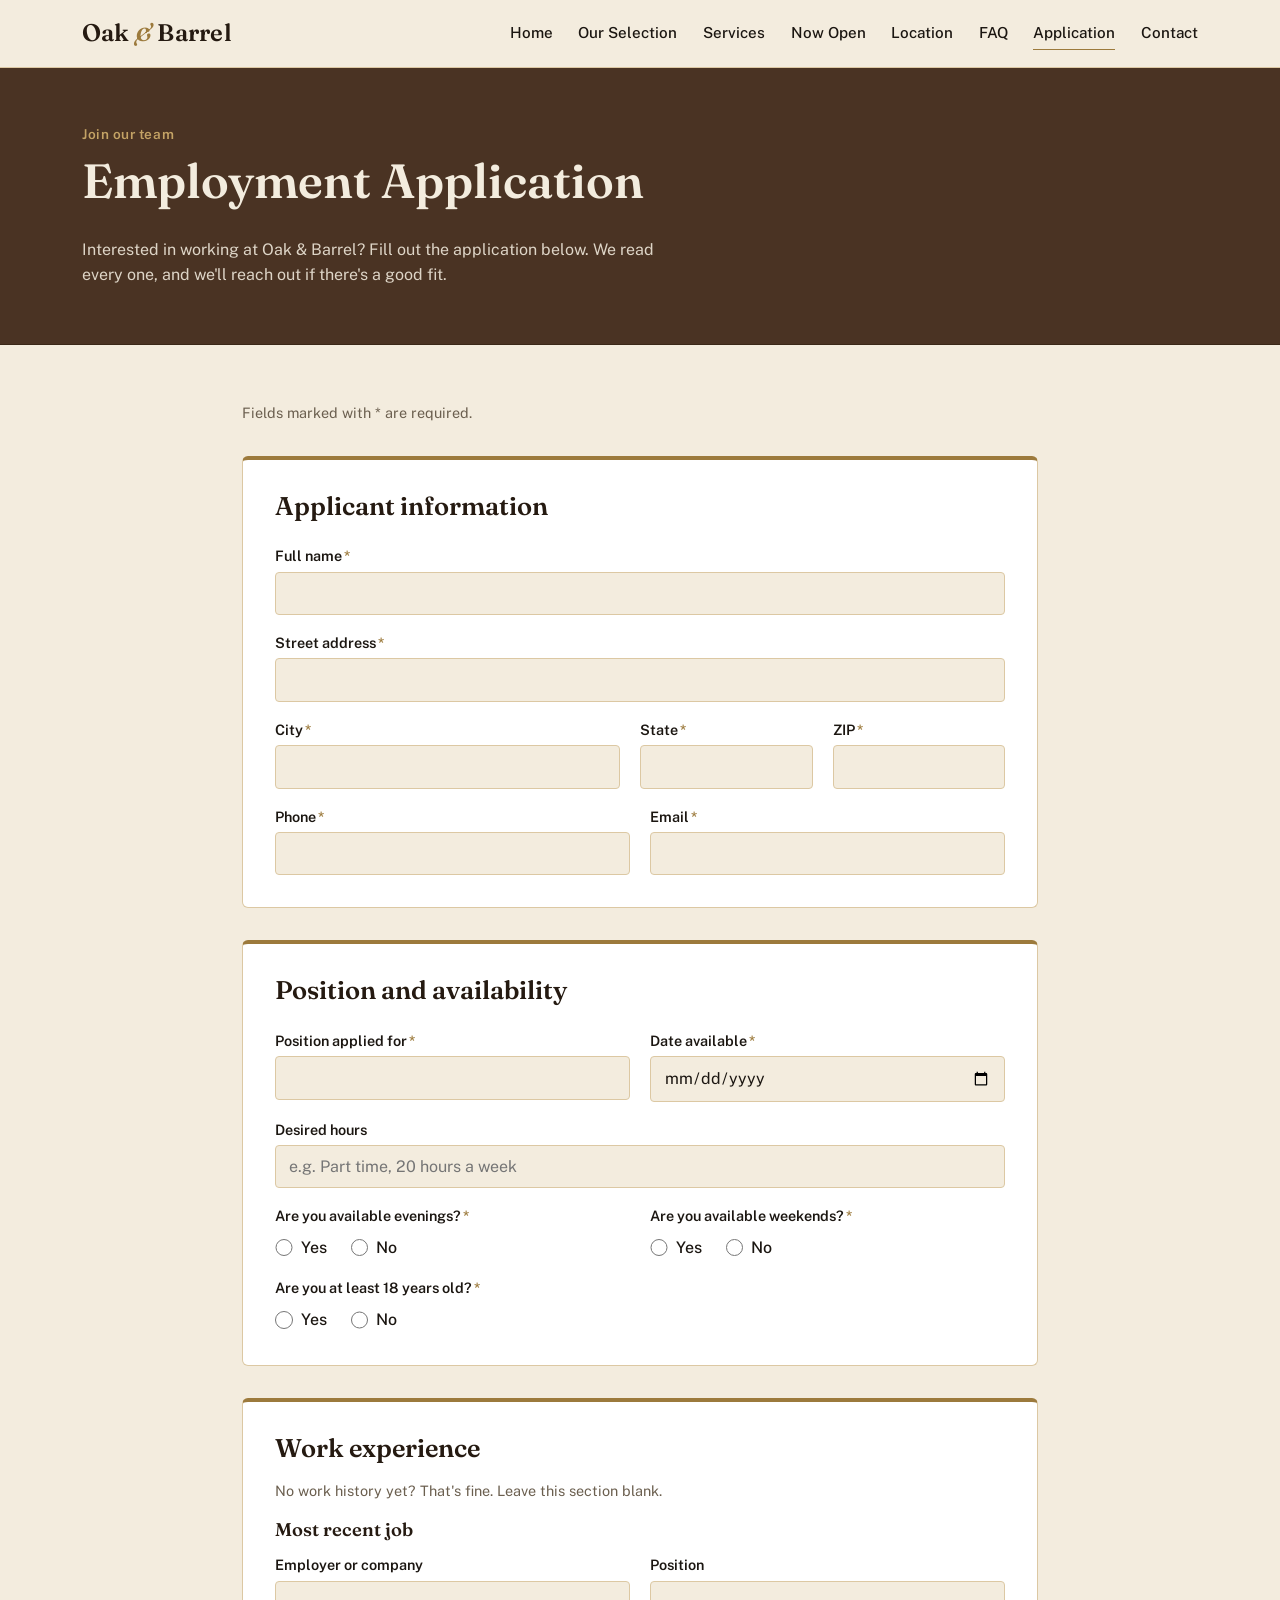
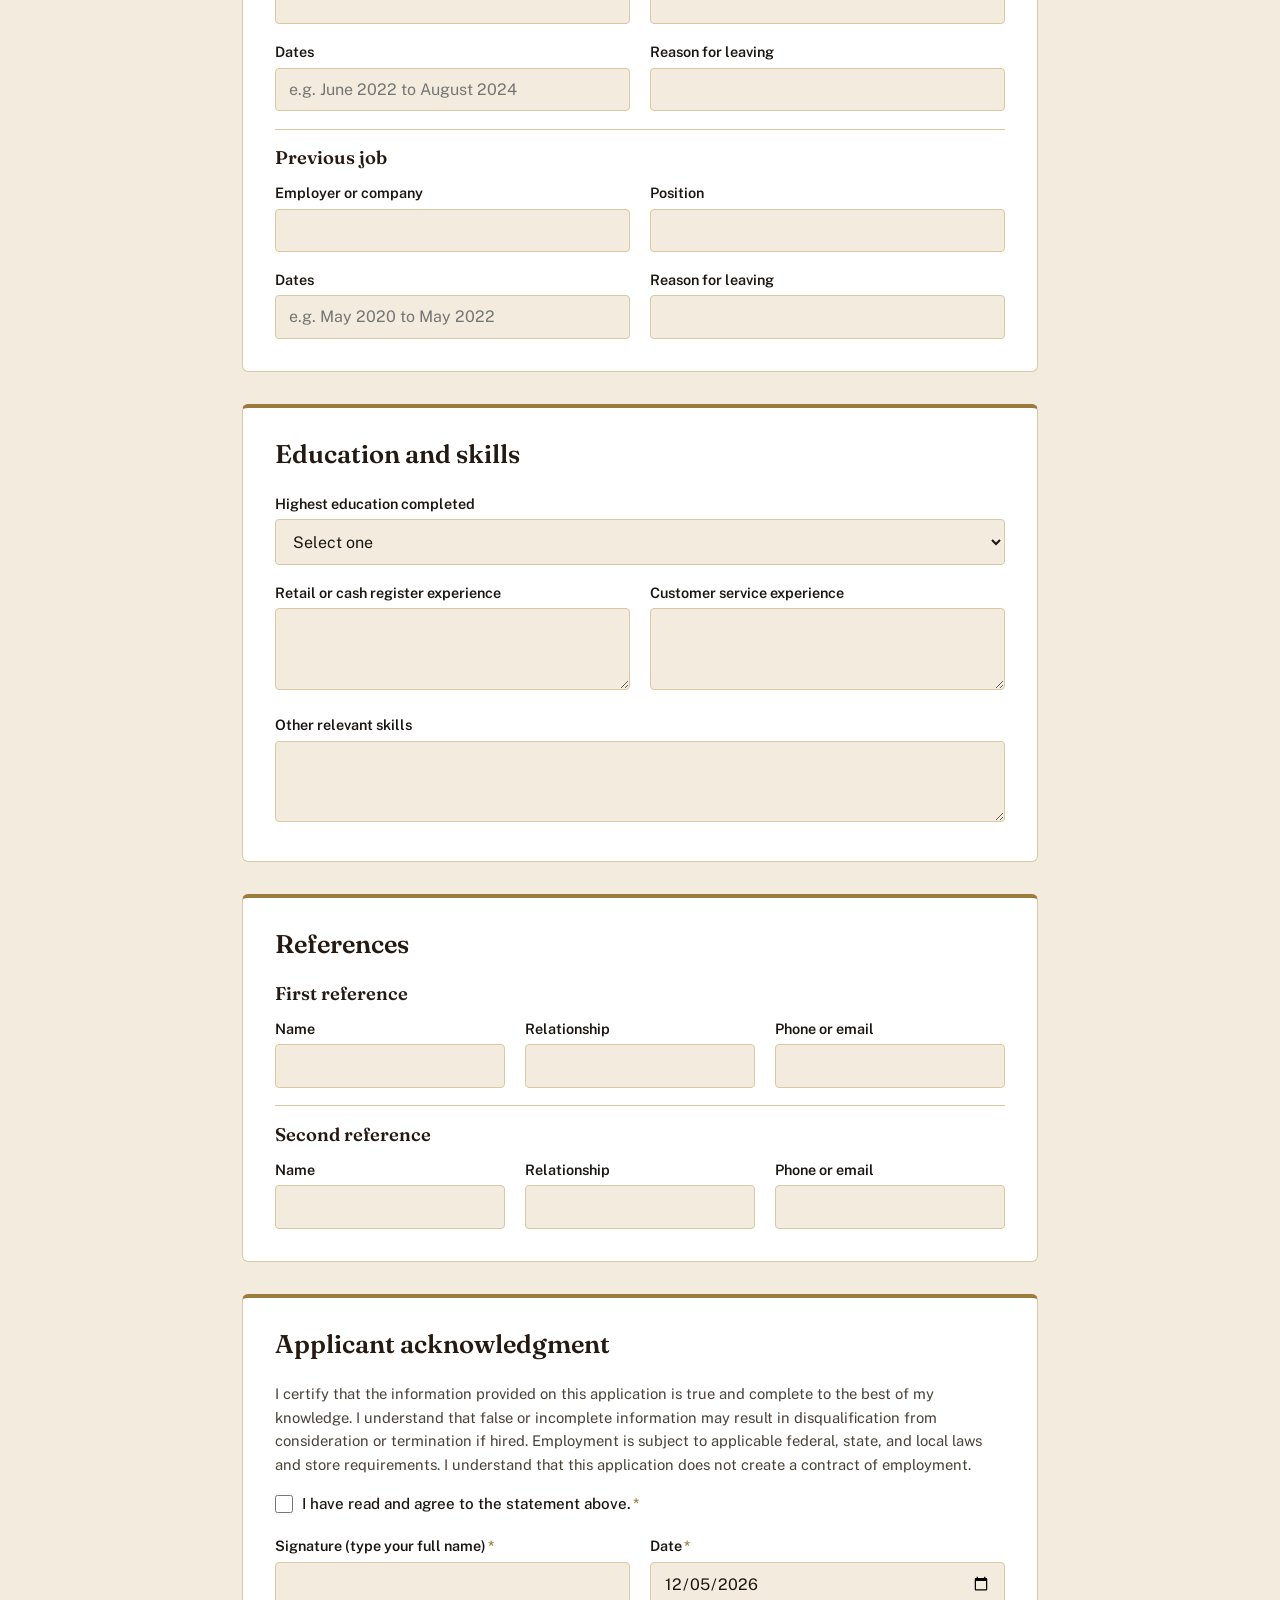
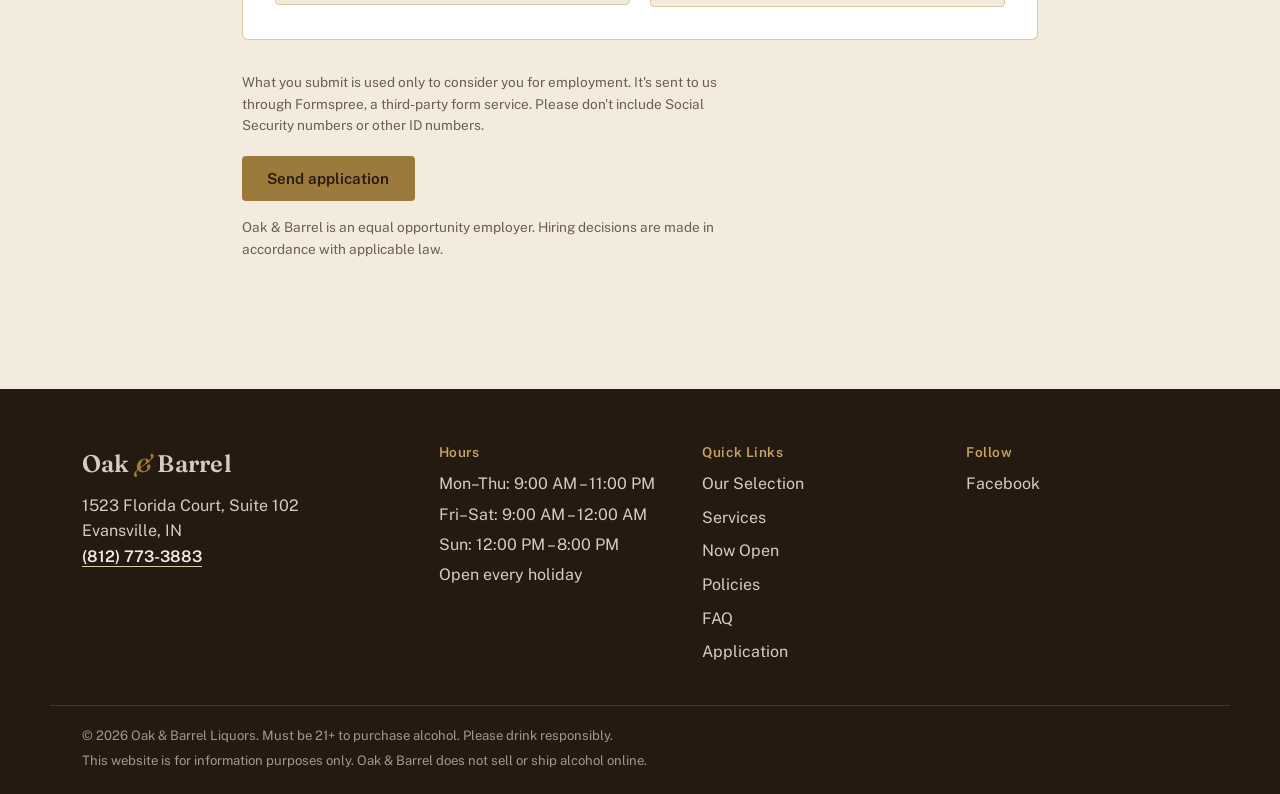
==== commit ee70b0a0: "application form working" ====
--- a/Careers.html
+++ b/Careers.html
@@ -206,6 +206,8 @@
         <!-- ---------- Applicant information ---------- -->
         <div class="app-section reveal" role="group" aria-labelledby="h-applicant">
           <h2 id="h-applicant">Applicant information</h2>
+          <!-- Section divider: not shown on the page, but labels this section in the notification email. -->
+          <input type="hidden" name="===== 1. APPLICANT INFORMATION =====" value="-----">
           <div class="field-grid">
             <div class="field-full">
               <label for="fullName">Full name<span class="req" aria-hidden="true">*</span></label>
@@ -246,6 +248,8 @@
         <!-- ---------- Position & availability ---------- -->
         <div class="app-section reveal" role="group" aria-labelledby="h-position">
           <h2 id="h-position">Position and availability</h2>
+          <!-- Section divider: not shown on the page, but labels this section in the notification email. -->
+          <input type="hidden" name="===== 2. POSITION AND AVAILABILITY =====" value="-----">
           <div class="field-grid">
             <div>
               <label for="positionApplied">Position applied for<span class="req" aria-hidden="true">*</span></label>
@@ -255,13 +259,9 @@
               <label for="dateAvailable">Date available<span class="req" aria-hidden="true">*</span></label>
               <input type="date" id="dateAvailable" name="Date available" required>
             </div>
-            <div>
+            <div class="field-full">
               <label for="desiredHours">Desired hours</label>
               <input type="text" id="desiredHours" name="Desired hours" placeholder="e.g. Part time, 20 hours a week">
-            </div>
-            <div>
-              <label for="desiredPay">Desired pay</label>
-              <input type="text" id="desiredPay" name="Desired pay" placeholder="e.g. $15 an hour">
             </div>
 
             <fieldset>
@@ -295,6 +295,8 @@
         <!-- ---------- Work experience ---------- -->
         <div class="app-section reveal" role="group" aria-labelledby="h-work">
           <h2 id="h-work">Work experience</h2>
+          <!-- Section divider: not shown on the page, but labels this section in the notification email. -->
+          <input type="hidden" name="===== 3. WORK EXPERIENCE =====" value="-----">
           <p class="section-help">No work history yet? That's fine. Leave this section blank.</p>
 
           <div class="entry-block">
@@ -345,6 +347,8 @@
         <!-- ---------- Education & skills ---------- -->
         <div class="app-section reveal" role="group" aria-labelledby="h-edu">
           <h2 id="h-edu">Education and skills</h2>
+          <!-- Section divider: not shown on the page, but labels this section in the notification email. -->
+          <input type="hidden" name="===== 4. EDUCATION AND SKILLS =====" value="-----">
           <div class="field-grid">
             <div class="field-full">
               <label for="education">Highest education completed</label>
@@ -376,6 +380,8 @@
         <!-- ---------- References ---------- -->
         <div class="app-section reveal" role="group" aria-labelledby="h-refs">
           <h2 id="h-refs">References</h2>
+          <!-- Section divider: not shown on the page, but labels this section in the notification email. -->
+          <input type="hidden" name="===== 5. REFERENCES =====" value="-----">
 
           <div class="entry-block">
             <h3>First reference</h3>
@@ -417,6 +423,8 @@
         <!-- ---------- Acknowledgment ---------- -->
         <div class="app-section reveal" role="group" aria-labelledby="h-ack">
           <h2 id="h-ack">Applicant acknowledgment</h2>
+          <!-- Section divider: not shown on the page, but labels this section in the notification email. -->
+          <input type="hidden" name="===== 6. APPLICANT ACKNOWLEDGMENT =====" value="-----">
           <p class="certify-text">
             I certify that the information provided on this application is true and complete to the best of my knowledge.
             I understand that false or incomplete information may result in disqualification from consideration or
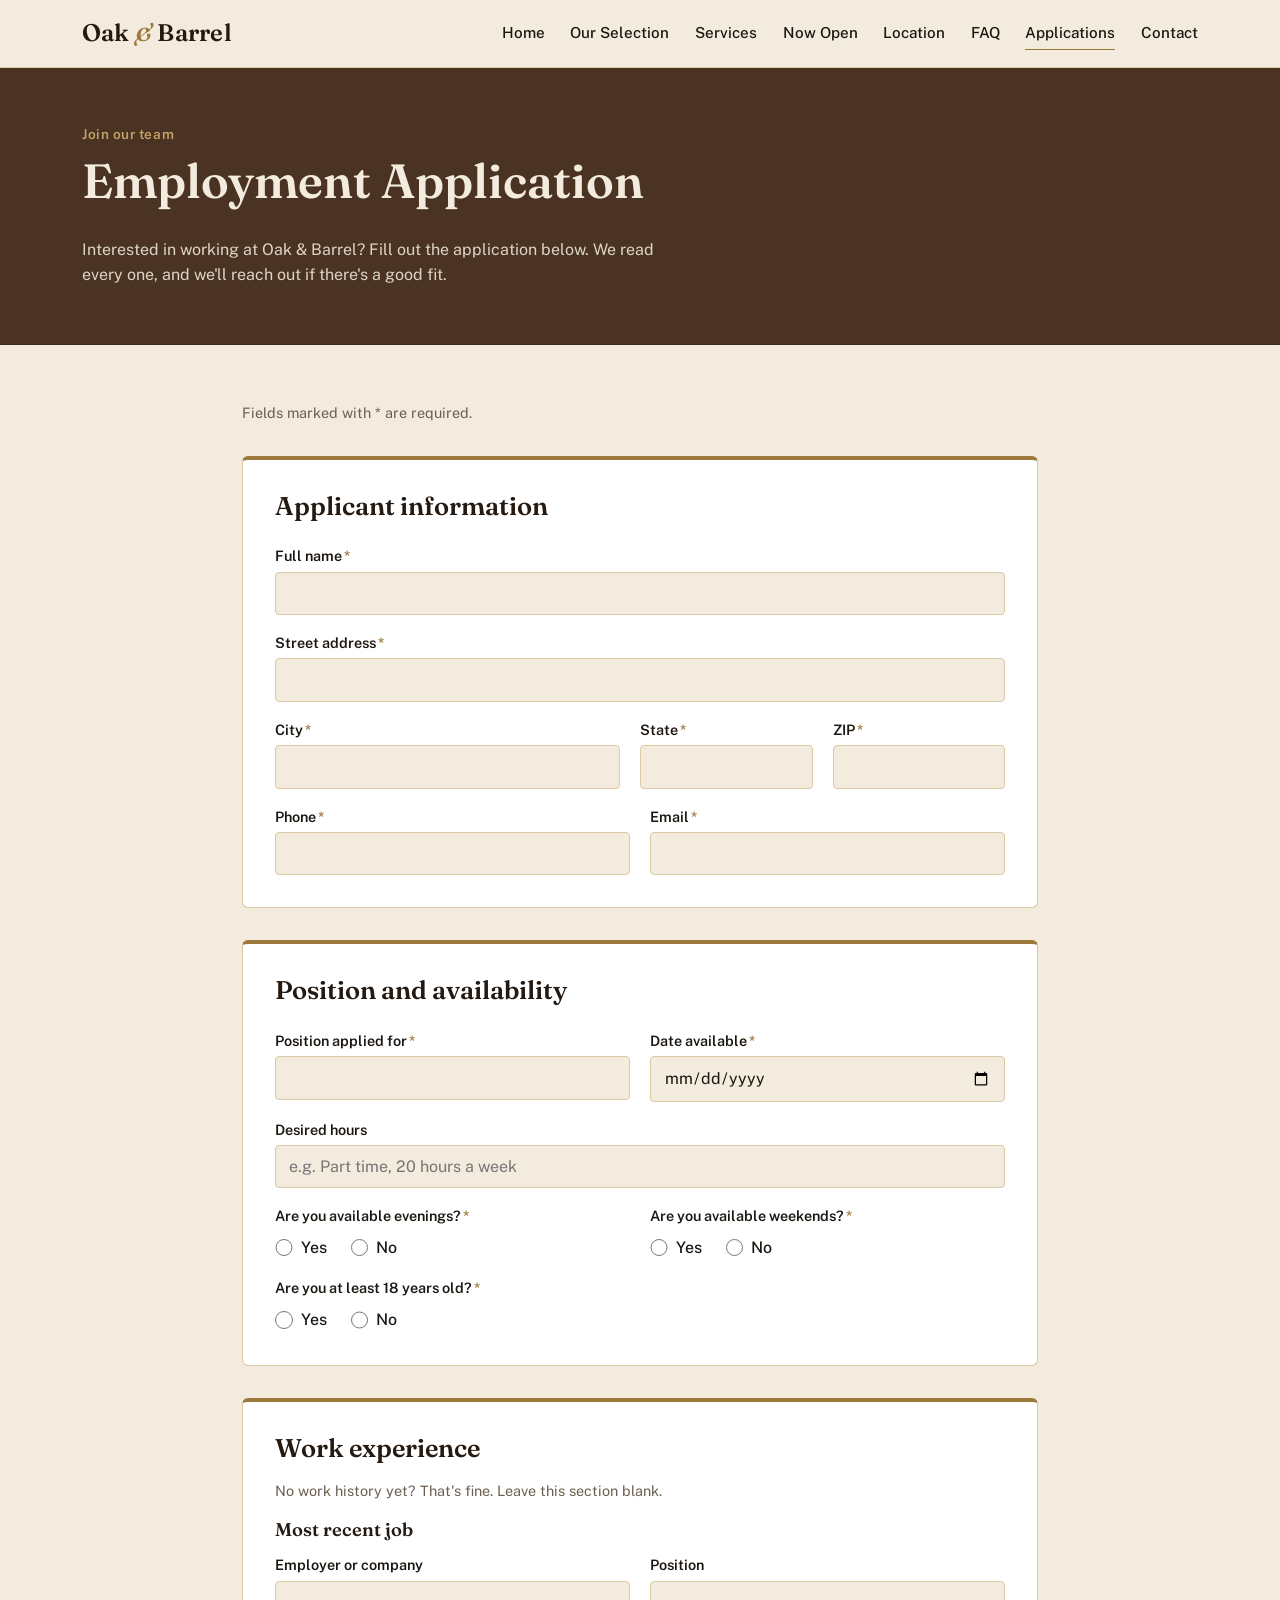
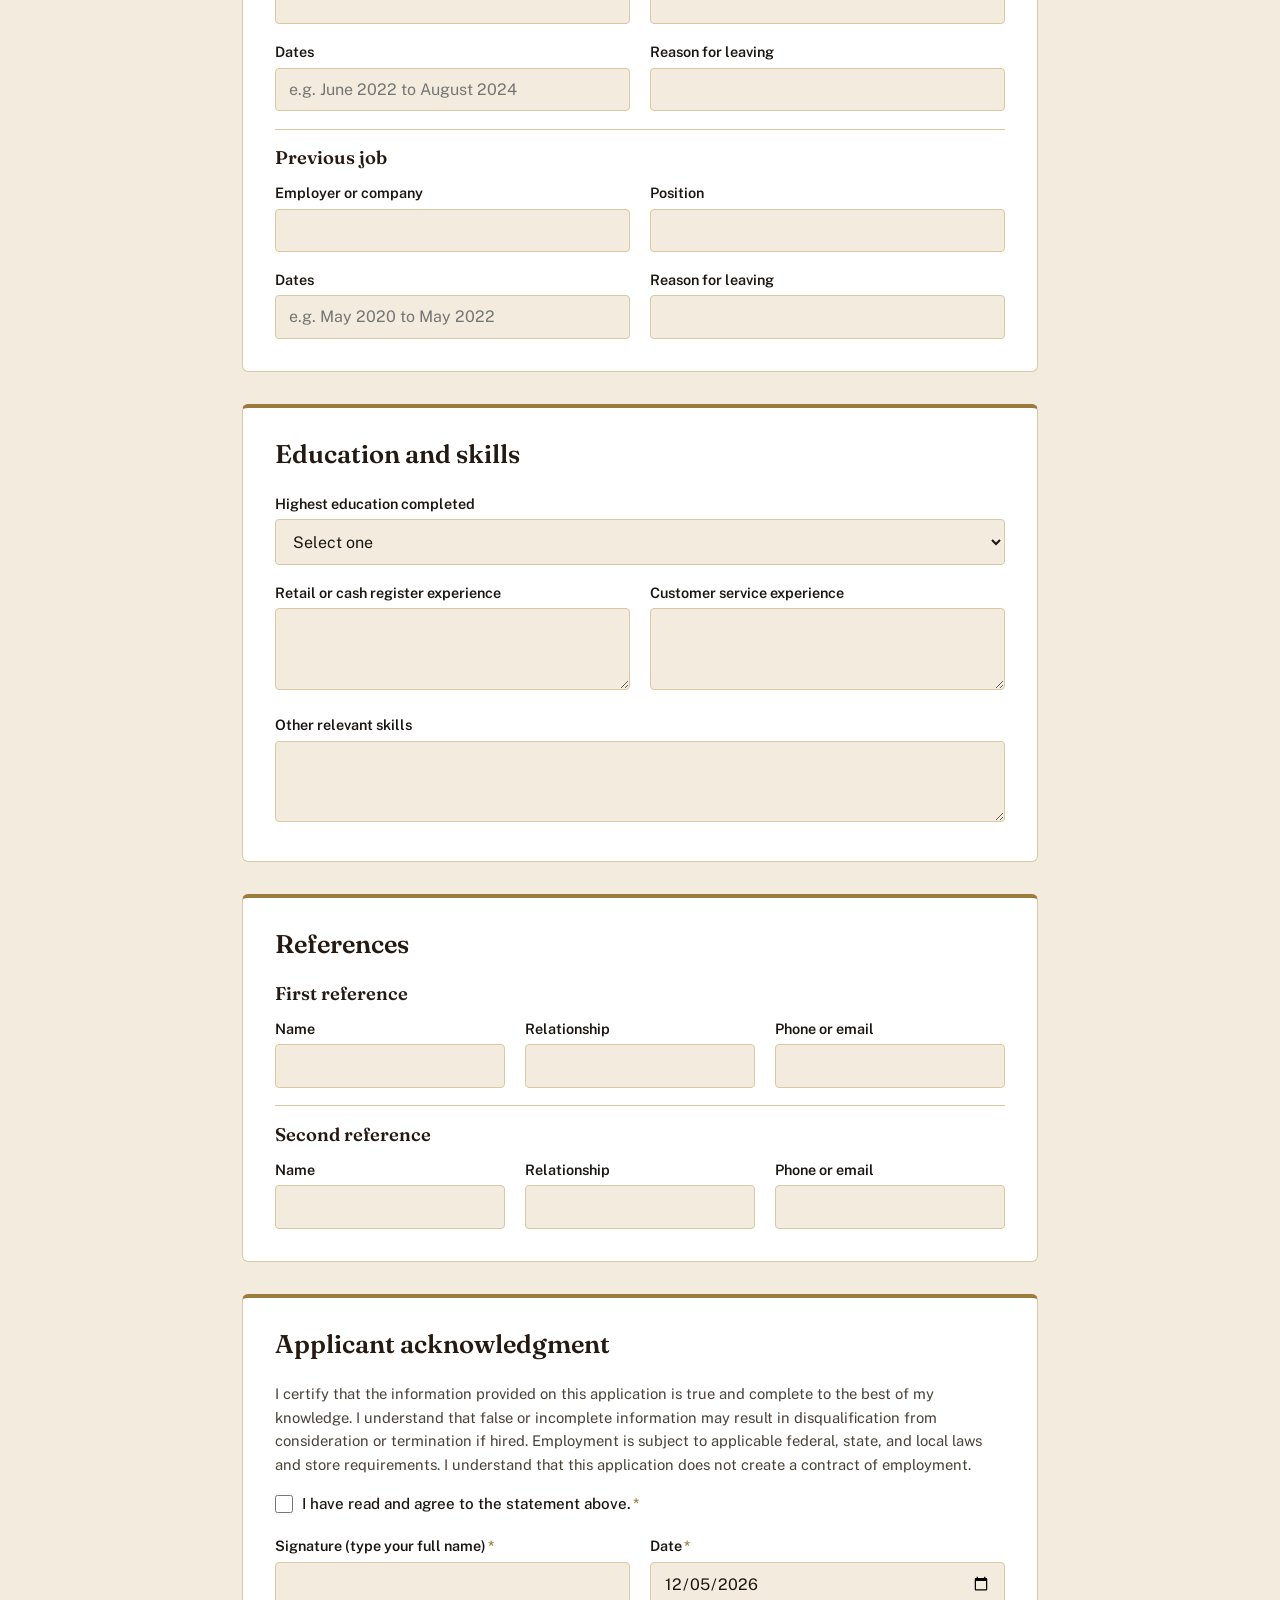
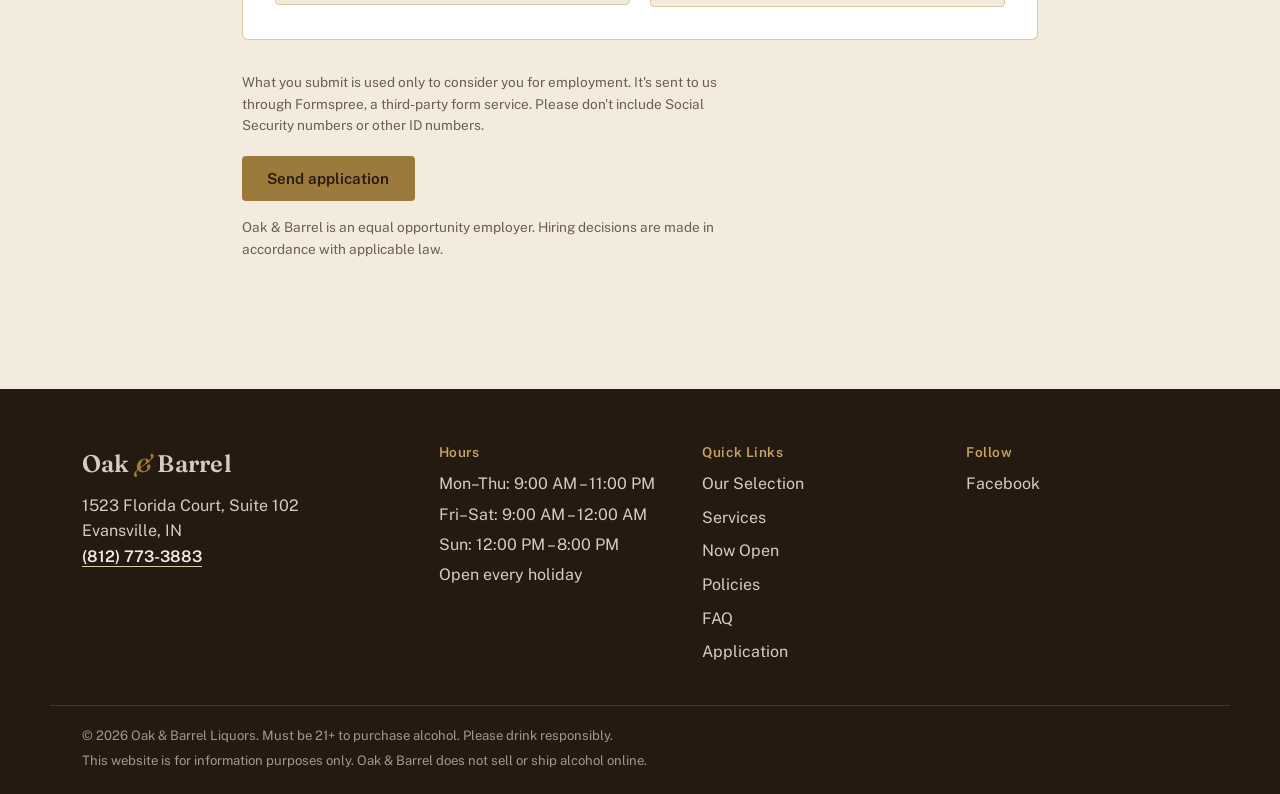
==== commit ab96d4a6: "test" ====
--- a/Careers.html
+++ b/Careers.html
@@ -165,7 +165,7 @@
       <a href="index.html#opening">Now Open</a>
       <a href="location.html">Location</a>
       <a href="faq.html">FAQ</a>
-      <a href="careers.html" class="is-current" aria-current="page">Application</a>
+      <a href="careers.html" class="is-current" aria-current="page">Applications</a>
       <a href="index.html#contact">Contact</a>
     </nav>
   </div>
@@ -596,6 +596,7 @@
       });
   });
 })();
+
 </script>
 </body>
 </html>
